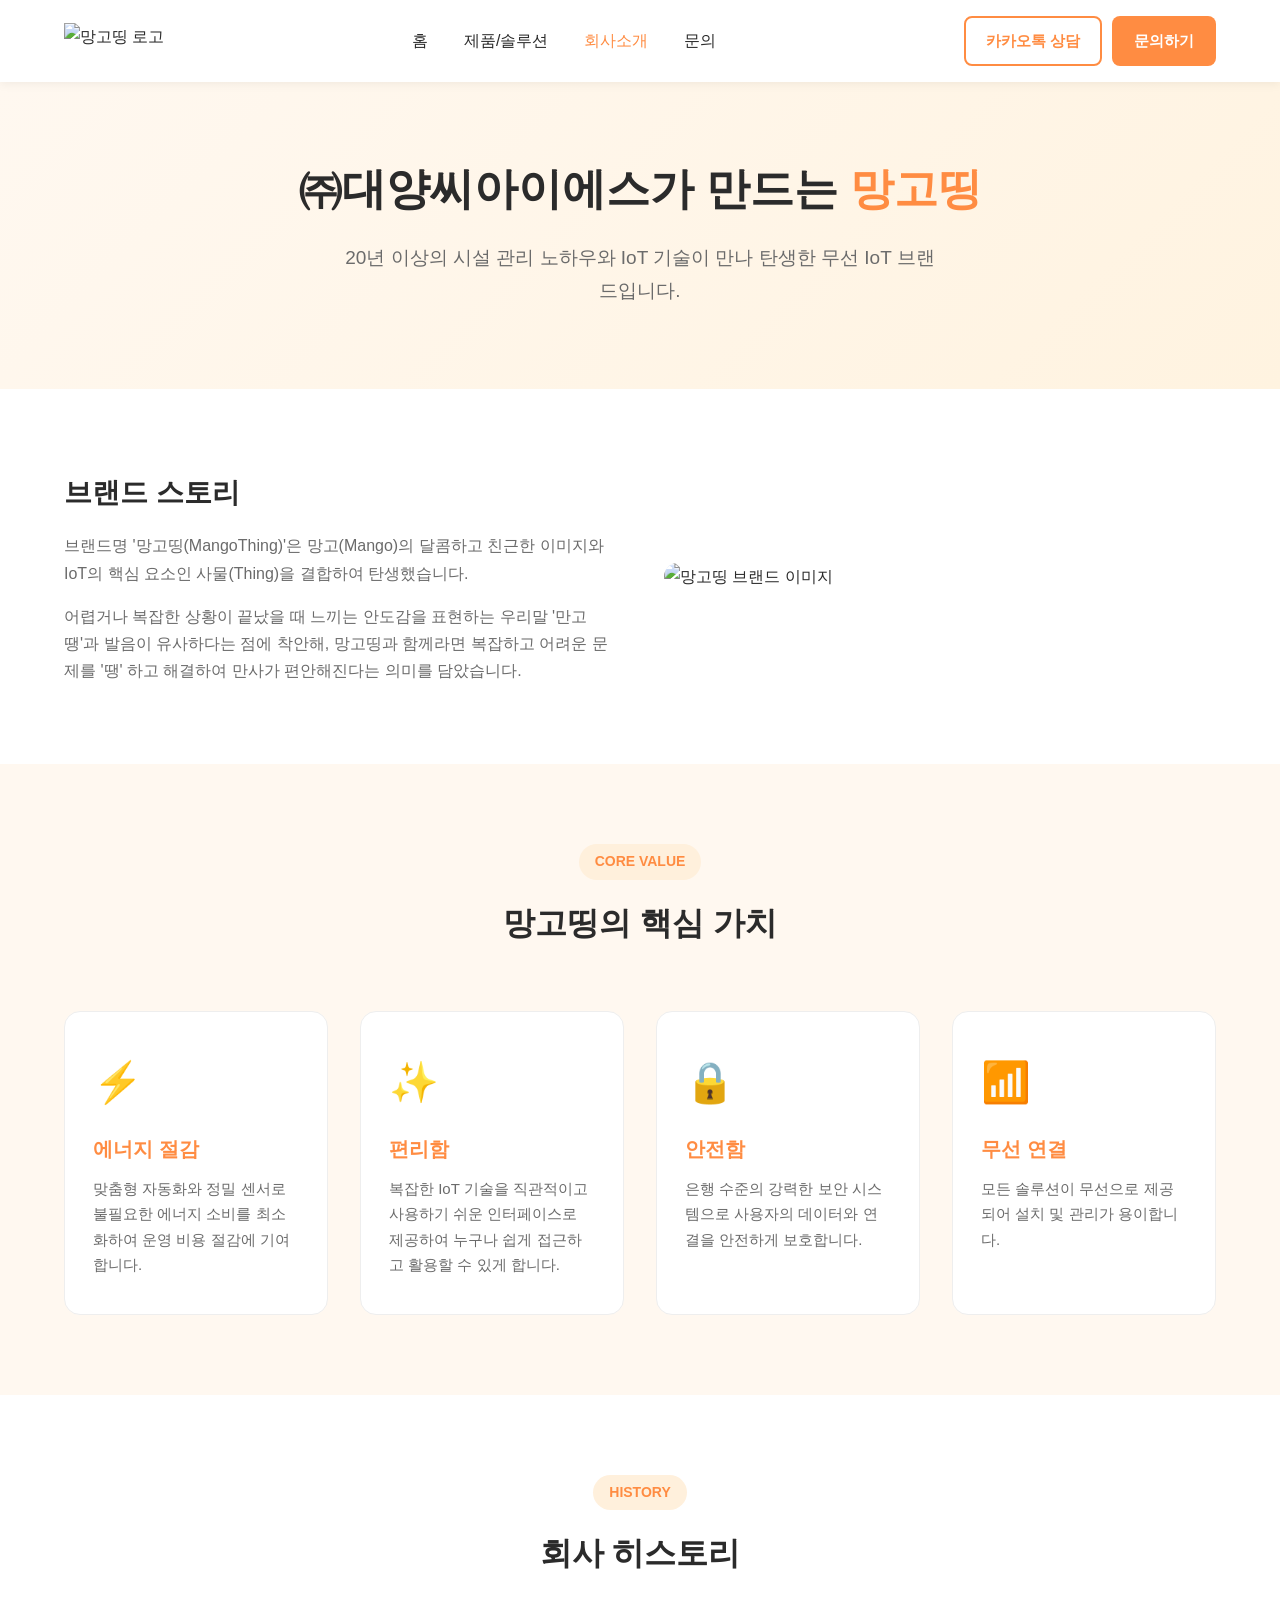
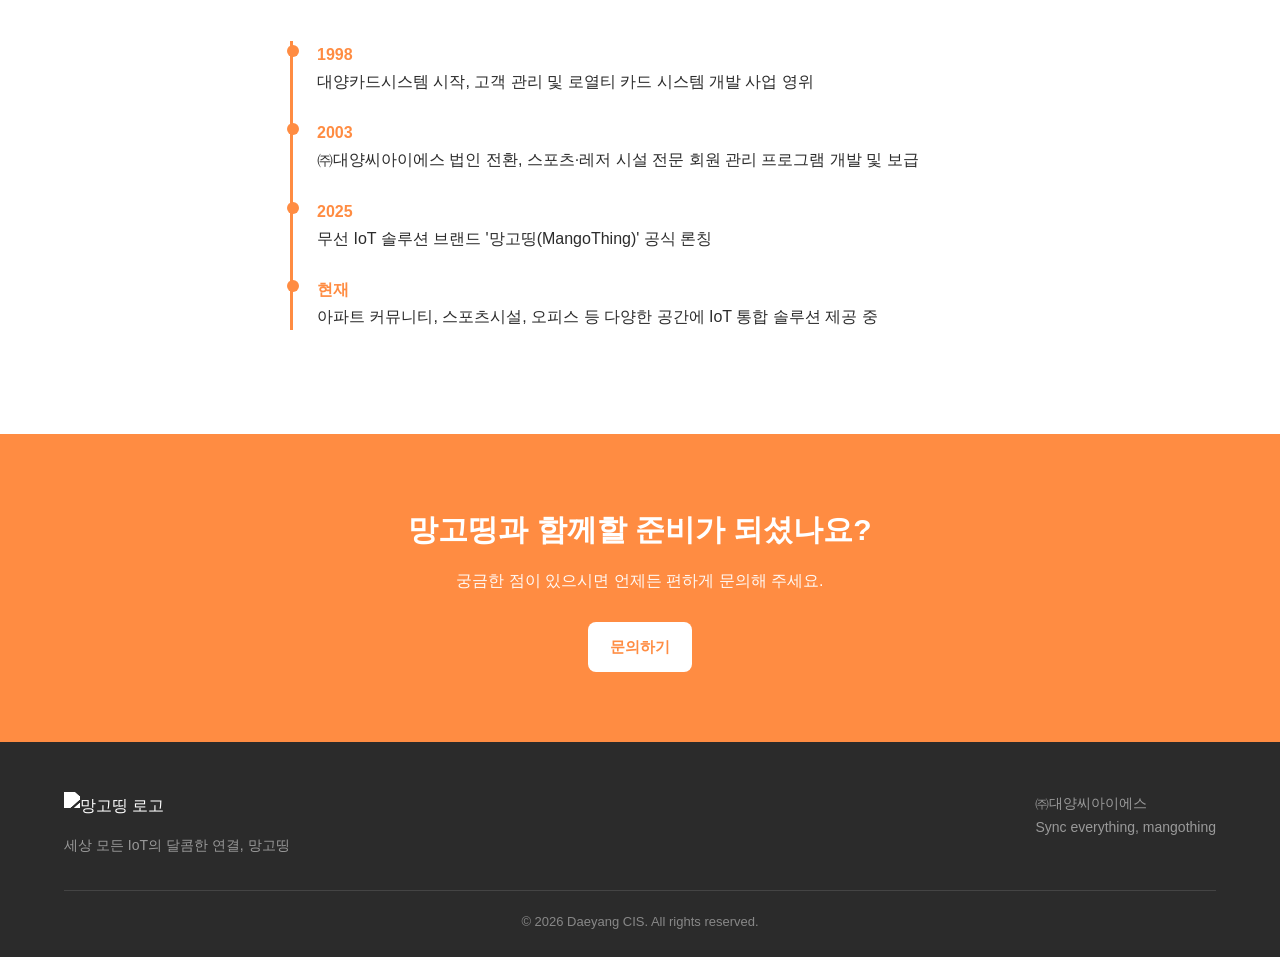
==== about.html @ 251fe938 "Create about.html" ====
<!DOCTYPE html>
<html lang="ko">
<head>
  <meta charset="UTF-8">
  <meta name="viewport" content="width=device-width, initial-scale=1.0">
  <title>회사소개 | 망고띵</title>
  <link rel="icon" href="images/logo.png">
  <link rel="stylesheet" href="css/style.css">
</head>
<body>

  <header class="header">
    <nav class="nav">
      <a href="index.html" class="nav-logo"><img src="images/logo.png" alt="망고띵 로고"></a>
      <ul class="nav-menu">
        <li><a href="index.html">홈</a></li>
        <li><a href="solutions.html">제품/솔루션</a></li>
        <li><a href="about.html">회사소개</a></li>
        <li><a href="contact.html">문의</a></li>
      </ul>
      <div class="nav-cta">
        <a href="https://pf.kakao.com/#KAKAO_LINK" target="_blank" class="btn btn-outline">카카오톡 상담</a>
        <a href="contact.html" class="btn btn-primary">문의하기</a>
      </div>
      <button class="nav-toggle" aria-label="메뉴 열기">
        <span></span><span></span><span></span>
      </button>
    </nav>
  </header>

  <section class="hero" style="padding:70px 0 50px;">
    <div class="container">
      <h1>㈜대양씨아이에스가 만드는 <span>망고띵</span></h1>
      <p>20년 이상의 시설 관리 노하우와 IoT 기술이 만나 탄생한 무선 IoT 브랜드입니다.</p>
    </div>
  </section>

  <section class="section">
    <div class="container">
      <div class="about-block">
        <div>
          <h2 style="font-size:28px;margin-bottom:16px;">브랜드 스토리</h2>
          <p style="color:var(--mango-gray);margin-bottom:16px;">
            브랜드명 '망고띵(MangoThing)'은 망고(Mango)의 달콤하고 친근한 이미지와 IoT의 핵심 요소인 사물(Thing)을 결합하여 탄생했습니다.
          </p>
          <p style="color:var(--mango-gray);">
            어렵거나 복잡한 상황이 끝났을 때 느끼는 안도감을 표현하는 우리말 '만고땡'과 발음이 유사하다는 점에 착안해, 망고띵과 함께라면 복잡하고 어려운 문제를 '땡' 하고 해결하여 만사가 편안해진다는 의미를 담았습니다.
          </p>
        </div>
        <div>
          <img src="images/about-story.jpg" alt="망고띵 브랜드 이미지" style="border-radius:16px;">
        </div>
      </div>
    </div>
  </section>

  <section class="section section-alt">
    <div class="container">
      <div class="section-title">
        <span class="tag">CORE VALUE</span>
        <h2>망고띵의 핵심 가치</h2>
      </div>
      <div class="feature-grid">
        <div class="feature-card">
          <div class="icon">⚡</div>
          <h3>에너지 절감</h3>
          <p>맞춤형 자동화와 정밀 센서로 불필요한 에너지 소비를 최소화하여 운영 비용 절감에 기여합니다.</p>
        </div>
        <div class="feature-card">
          <div class="icon">✨</div>
          <h3>편리함</h3>
          <p>복잡한 IoT 기술을 직관적이고 사용하기 쉬운 인터페이스로 제공하여 누구나 쉽게 접근하고 활용할 수 있게 합니다.</p>
        </div>
        <div class="feature-card">
          <div class="icon">🔒</div>
          <h3>안전함</h3>
          <p>은행 수준의 강력한 보안 시스템으로 사용자의 데이터와 연결을 안전하게 보호합니다.</p>
        </div>
        <div class="feature-card">
          <div class="icon">📶</div>
          <h3>무선 연결</h3>
          <p>모든 솔루션이 무선으로 제공되어 설치 및 관리가 용이합니다.</p>
        </div>
      </div>
    </div>
  </section>

  <section class="section">
    <div class="container">
      <div class="section-title">
        <span class="tag">HISTORY</span>
        <h2>회사 히스토리</h2>
      </div>
      <div class="timeline" style="max-width:700px;margin:0 auto;">
        <div class="timeline-item">
          <div class="year">1998</div>
          <p>대양카드시스템 시작, 고객 관리 및 로열티 카드 시스템 개발 사업 영위</p>
        </div>
        <div class="timeline-item">
          <div class="year">2003</div>
          <p>㈜대양씨아이에스 법인 전환, 스포츠·레저 시설 전문 회원 관리 프로그램 개발 및 보급</p>
        </div>
        <div class="timeline-item">
          <div class="year">2025</div>
          <p>무선 IoT 솔루션 브랜드 '망고띵(MangoThing)' 공식 론칭</p>
        </div>
        <div class="timeline-item">
          <div class="year">현재</div>
          <p>아파트 커뮤니티, 스포츠시설, 오피스 등 다양한 공간에 IoT 통합 솔루션 제공 중</p>
        </div>
      </div>
    </div>
  </section>

  <section class="cta-section">
    <div class="container">
      <h2>망고띵과 함께할 준비가 되셨나요?</h2>
      <p>궁금한 점이 있으시면 언제든 편하게 문의해 주세요.</p>
      <a href="contact.html" class="btn btn-primary">문의하기</a>
    </div>
  </section>

  <footer class="footer">
    <div class="container">
      <div class="footer-top">
        <div class="footer-logo">
          <img src="images/logo.png" alt="망고띵 로고" style="filter:brightness(0) invert(1);">
          <p>세상 모든 IoT의 달콤한 연결, 망고띵</p>
        </div>
        <div>
          <p>㈜대양씨아이에스</p>
          <p>Sync everything, mangothing</p>
        </div>
      </div>
      <div class="footer-bottom">
        &copy; 2026 Daeyang CIS. All rights reserved.
      </div>
    </div>
  </footer>

  <script src="js/script.js"></script>
</body>
</html>
---- css/style.css ----
/* ===== 기본 설정 ===== */
:root {
  --mango-orange: #FF8C42;
  --mango-yellow: #FFC15E;
  --mango-dark: #2B2B2B;
  --mango-gray: #6B6B6B;
  --mango-light-bg: #FFF8F0;
  --white: #FFFFFF;
  --max-width: 1200px;
}

* {
  margin: 0;
  padding: 0;
  box-sizing: border-box;
}

body {
  font-family: 'Noto Sans KR', -apple-system, BlinkMacSystemFont, 'Segoe UI', sans-serif;
  color: var(--mango-dark);
  line-height: 1.7;
  background: var(--white);
}

a {
  text-decoration: none;
  color: inherit;
}

img {
  max-width: 100%;
  display: block;
}

.container {
  max-width: var(--max-width);
  margin: 0 auto;
  padding: 0 24px;
}

/* ===== 헤더 / 네비게이션 ===== */
.header {
  position: sticky;
  top: 0;
  z-index: 1000;
  background: var(--white);
  box-shadow: 0 2px 10px rgba(0,0,0,0.06);
}

.nav {
  display: flex;
  align-items: center;
  justify-content: space-between;
  padding: 16px 24px;
  max-width: var(--max-width);
  margin: 0 auto;
}

.nav-logo img {
  height: 36px;
}

.nav-menu {
  display: flex;
  gap: 36px;
  list-style: none;
}

.nav-menu a {
  font-weight: 500;
  font-size: 16px;
  color: var(--mango-dark);
  transition: color 0.2s;
}

.nav-menu a:hover,
.nav-menu a.active {
  color: var(--mango-orange);
}

.nav-cta {
  display: flex;
  gap: 10px;
}

.btn {
  display: inline-block;
  padding: 10px 20px;
  border-radius: 8px;
  font-weight: 600;
  font-size: 15px;
  transition: all 0.2s;
  cursor: pointer;
  border: 2px solid transparent;
}

.btn-primary {
  background: var(--mango-orange);
  color: var(--white);
}

.btn-primary:hover {
  background: #e67a2e;
}

.btn-outline {
  background: transparent;
  border-color: var(--mango-orange);
  color: var(--mango-orange);
}

.btn-outline:hover {
  background: var(--mango-orange);
  color: var(--white);
}

.nav-toggle {
  display: none;
  flex-direction: column;
  gap: 5px;
  cursor: pointer;
  background: none;
  border: none;
}

.nav-toggle span {
  width: 26px;
  height: 3px;
  background: var(--mango-dark);
  border-radius: 2px;
}

/* ===== 히어로 섹션 ===== */
.hero {
  background: linear-gradient(135deg, var(--mango-light-bg) 0%, #FFF3E0 100%);
  padding: 100px 0 80px;
  text-align: center;
}

.hero h1 {
  font-size: 44px;
  font-weight: 800;
  margin-bottom: 16px;
  color: var(--mango-dark);
}

.hero h1 span {
  color: var(--mango-orange);
}

.hero p {
  font-size: 19px;
  color: var(--mango-gray);
  max-width: 600px;
  margin: 0 auto 32px;
}

.hero-buttons {
  display: flex;
  gap: 16px;
  justify-content: center;
}

.hero-image {
  margin-top: 50px;
  max-width: 800px;
  margin-left: auto;
  margin-right: auto;
  border-radius: 16px;
  overflow: hidden;
}

/* ===== 섹션 공통 ===== */
.section {
  padding: 80px 0;
}

.section-alt {
  background: var(--mango-light-bg);
}

.section-title {
  text-align: center;
  margin-bottom: 60px;
}

.section-title .tag {
  display: inline-block;
  background: #FFF0DC;
  color: var(--mango-orange);
  font-weight: 700;
  font-size: 14px;
  padding: 6px 16px;
  border-radius: 20px;
  margin-bottom: 16px;
}

.section-title h2 {
  font-size: 32px;
  font-weight: 800;
}

.section-title p {
  color: var(--mango-gray);
  font-size: 17px;
  margin-top: 12px;
}

/* ===== 특징 카드 그리드 ===== */
.feature-grid {
  display: grid;
  grid-template-columns: repeat(auto-fit, minmax(260px, 1fr));
  gap: 32px;
}

.feature-card {
  background: var(--white);
  border: 1px solid #EEE;
  border-radius: 16px;
  padding: 36px 28px;
  transition: transform 0.25s, box-shadow 0.25s;
}

.feature-card:hover {
  transform: translateY(-6px);
  box-shadow: 0 12px 30px rgba(255,140,66,0.15);
}

.feature-card .icon {
  font-size: 40px;
  margin-bottom: 16px;
}

.feature-card h3 {
  font-size: 20px;
  font-weight: 700;
  margin-bottom: 10px;
  color: var(--mango-orange);
}

.feature-card p {
  color: var(--mango-gray);
  font-size: 15px;
}

/* ===== 통계 섹션 ===== */
.stat-box {
  text-align: center;
}

.stat-box .number {
  font-size: 56px;
  font-weight: 800;
  color: var(--mango-orange);
}

.stat-box .label {
  font-size: 18px;
  color: var(--mango-gray);
  margin-top: 8px;
}

/* ===== 솔루션 카드 (제품 페이지) ===== */
.solution-grid {
  display: grid;
  grid-template-columns: repeat(auto-fit, minmax(280px, 1fr));
  gap: 28px;
}

.solution-card {
  border-radius: 16px;
  overflow: hidden;
  border: 1px solid #EEE;
  transition: transform 0.25s;
}

.solution-card:hover {
  transform: translateY(-4px);
}

.solution-card .thumb {
  height: 180px;
  background: var(--mango-light-bg);
  display: flex;
  align-items: center;
  justify-content: center;
  font-size: 48px;
}

.solution-card .content {
  padding: 24px;
}

.solution-card h3 {
  font-size: 19px;
  font-weight: 700;
  margin-bottom: 8px;
}

.solution-card p {
  font-size: 14px;
  color: var(--mango-gray);
}

/* ===== 파트너 로고 ===== */
.partner-logos {
  display: flex;
  flex-wrap: wrap;
  justify-content: center;
  align-items: center;
  gap: 48px;
}

.partner-logos img {
  height: 40px;
  filter: grayscale(100%);
  opacity: 0.6;
  transition: opacity 0.2s, filter 0.2s;
}

.partner-logos img:hover {
  filter: none;
  opacity: 1;
}

/* ===== CTA 섹션 ===== */
.cta-section {
  background: var(--mango-orange);
  color: var(--white);
  text-align: center;
  padding: 70px 0;
}

.cta-section h2 {
  font-size: 30px;
  margin-bottom: 12px;
}

.cta-section p {
  margin-bottom: 28px;
  font-size: 16px;
  opacity: 0.95;
}

.cta-section .btn-primary {
  background: var(--white);
  color: var(--mango-orange);
}

.cta-section .btn-primary:hover {
  background: #f2f2f2;
}

/* ===== 회사소개 페이지 ===== */
.about-block {
  display: grid;
  grid-template-columns: 1fr 1fr;
  gap: 48px;
  align-items: center;
}

.timeline {
  border-left: 3px solid var(--mango-orange);
  padding-left: 24px;
  margin-top: 16px;
}

.timeline-item {
  margin-bottom: 24px;
  position: relative;
}

.timeline-item::before {
  content: '';
  position: absolute;
  left: -30px;
  top: 4px;
  width: 12px;
  height: 12px;
  background: var(--mango-orange);
  border-radius: 50%;
}

.timeline-item .year {
  font-weight: 800;
  color: var(--mango-orange);
}

/* ===== 문의 페이지 ===== */
.contact-grid {
  display: grid;
  grid-template-columns: 1fr 1fr;
  gap: 48px;
}

.contact-info-card {
  background: var(--mango-light-bg);
  border-radius: 16px;
  padding: 32px;
}

.contact-info-card h3 {
  font-size: 20px;
  margin-bottom: 20px;
}

.contact-info-item {
  display: flex;
  align-items: center;
  gap: 12px;
  margin-bottom: 18px;
  font-size: 15px;
}

.contact-info-item .icon {
  font-size: 22px;
}

.kakao-btn {
  display: inline-flex;
  align-items: center;
  gap: 8px;
  background: #FEE500;
  color: #3C1E1E;
  font-weight: 700;
  padding: 12px 22px;
  border-radius: 8px;
  margin-top: 8px;
}

.form-embed {
  width: 100%;
  min-height: 900px;
  border: none;
  border-radius: 12px;
}

/* ===== 푸터 ===== */
.footer {
  background: var(--mango-dark);
  color: #ccc;
  padding: 50px 0 24px;
}

.footer-top {
  display: flex;
  justify-content: space-between;
  flex-wrap: wrap;
  gap: 32px;
  margin-bottom: 32px;
}

.footer-logo img {
  height: 30px;
  margin-bottom: 12px;
}

.footer p {
  font-size: 14px;
  color: #999;
}

.footer-bottom {
  border-top: 1px solid #444;
  padding-top: 20px;
  text-align: center;
  font-size: 13px;
  color: #888;
}

/* ===== 반응형 (모바일) ===== */
@media (max-width: 768px) {
  .nav-menu, .nav-cta { display: none; }
  .nav-toggle { display: flex; }

  .nav-menu.open {
    display: flex;
    flex-direction: column;
    position: absolute;
    top: 68px;
    left: 0;
    right: 0;
    background: var(--white);
    padding: 20px 24px;
    gap: 20px;
    box-shadow: 0 8px 20px rgba(0,0,0,0.08);
  }

  .nav-cta.open {
    display: flex;
    flex-direction: column;
    position: absolute;
    top: 220px;
    left: 24px;
    right: 24px;
    z-index: 999;
  }

  .hero h1 { font-size: 30px; }
  .hero p { font-size: 16px; }
  .hero-buttons { flex-direction: column; align-items: center; }

  .about-block, .contact-grid {
    grid-template-columns: 1fr;
  }
}
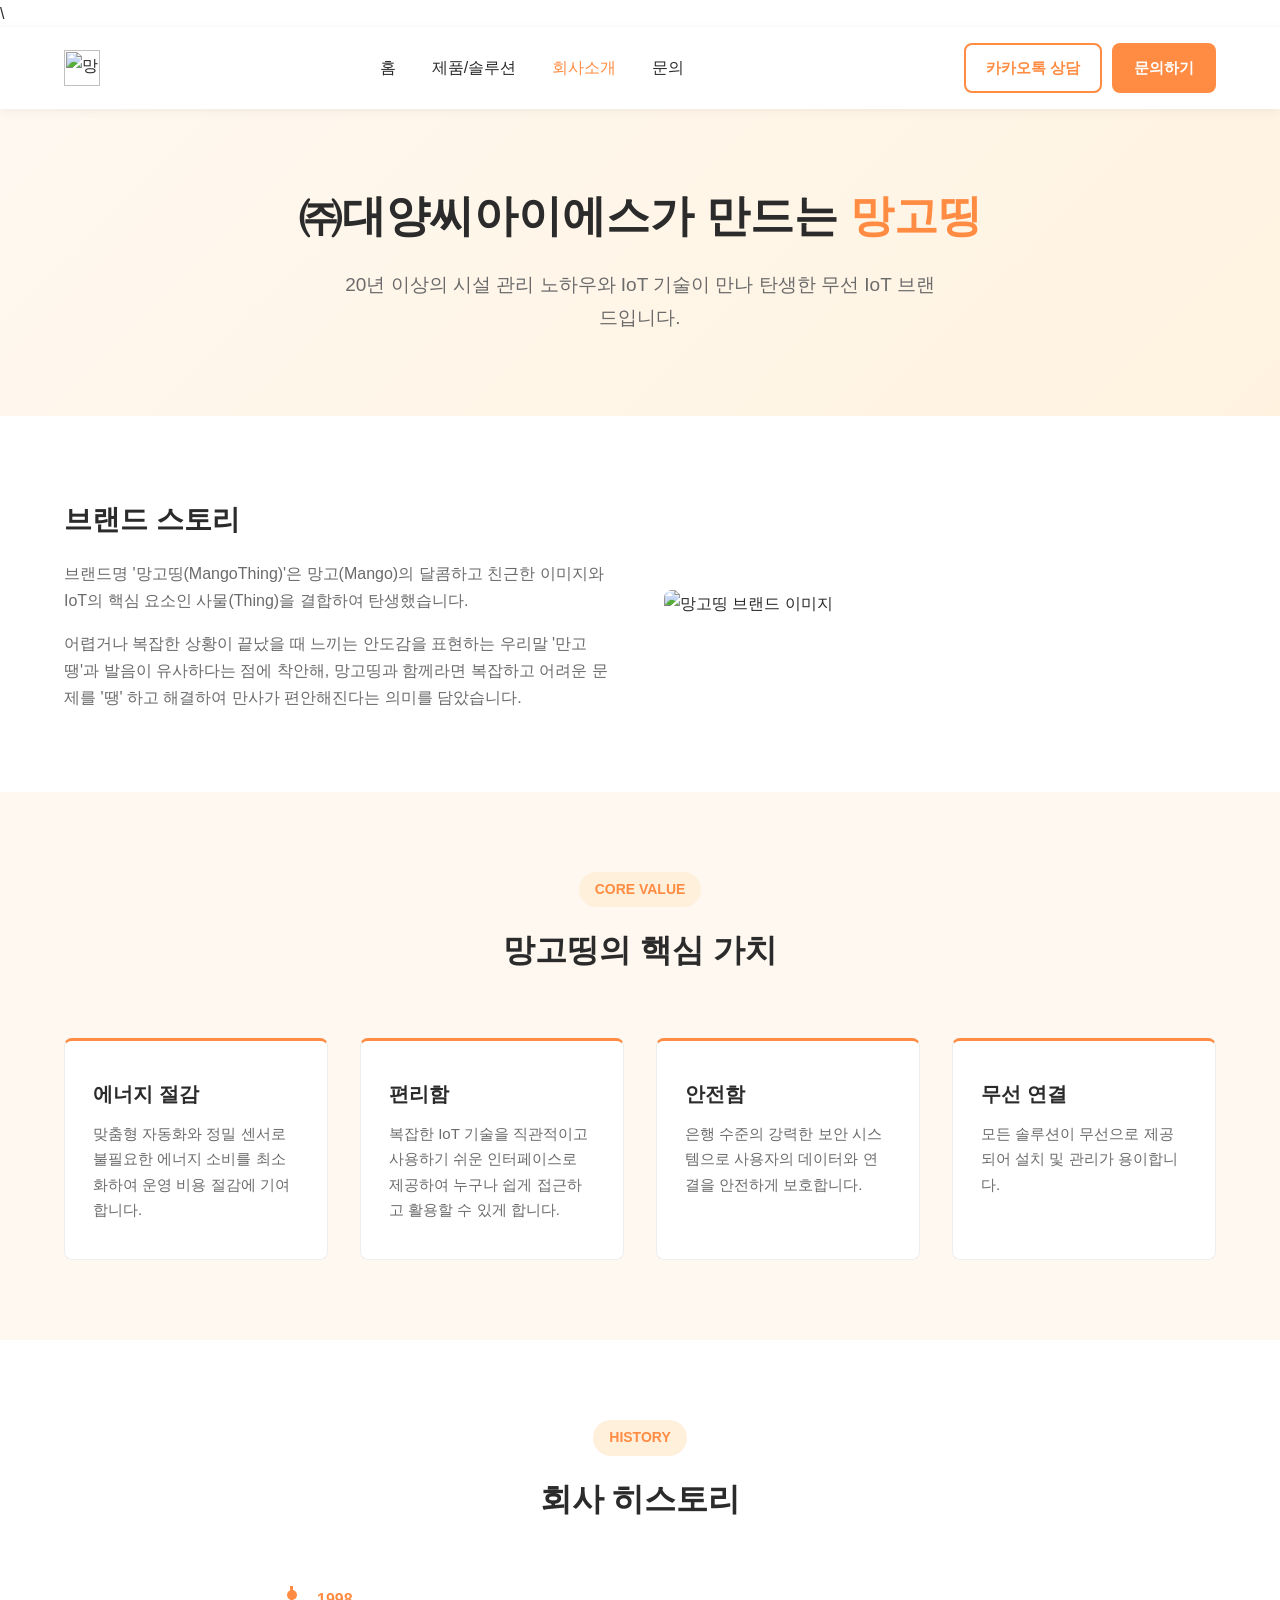
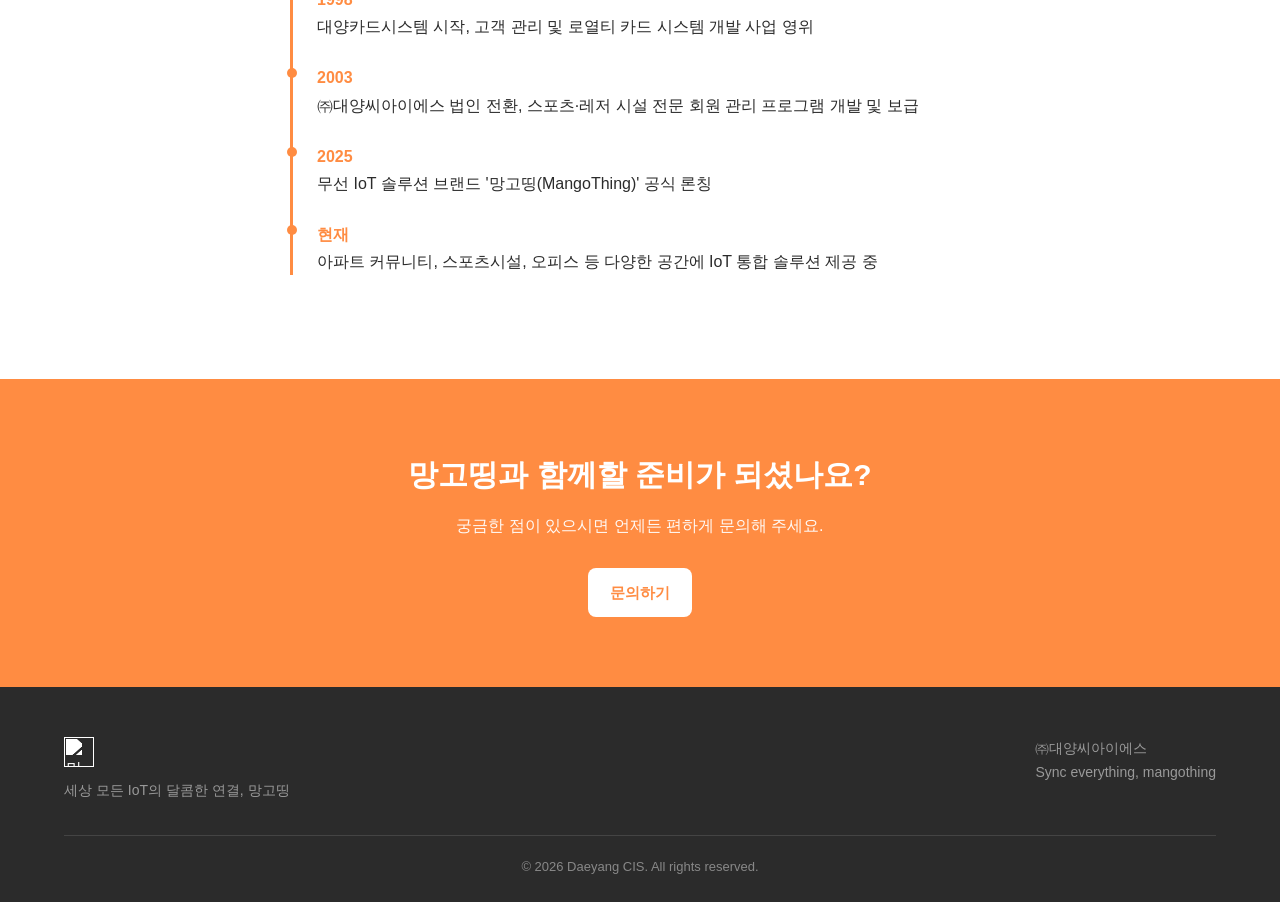
==== commit 77820a8f: "Update about.html" ====
--- a/about.html
+++ b/about.html
@@ -1,4 +1,4 @@
-<!DOCTYPE html>
+\<!DOCTYPE html>
 <html lang="ko">
 <head>
   <meta charset="UTF-8">
@@ -48,7 +48,7 @@
           </p>
         </div>
         <div>
-          <img src="images/about-story.jpg" alt="망고띵 브랜드 이미지" style="border-radius:16px;">
+          <img src="images/about-story.jpg" alt="망고띵 브랜드 이미지" style="border-radius:8px;">
         </div>
       </div>
     </div>
@@ -62,22 +62,18 @@
       </div>
       <div class="feature-grid">
         <div class="feature-card">
-          <div class="icon">⚡</div>
           <h3>에너지 절감</h3>
           <p>맞춤형 자동화와 정밀 센서로 불필요한 에너지 소비를 최소화하여 운영 비용 절감에 기여합니다.</p>
         </div>
         <div class="feature-card">
-          <div class="icon">✨</div>
           <h3>편리함</h3>
           <p>복잡한 IoT 기술을 직관적이고 사용하기 쉬운 인터페이스로 제공하여 누구나 쉽게 접근하고 활용할 수 있게 합니다.</p>
         </div>
         <div class="feature-card">
-          <div class="icon">🔒</div>
           <h3>안전함</h3>
           <p>은행 수준의 강력한 보안 시스템으로 사용자의 데이터와 연결을 안전하게 보호합니다.</p>
         </div>
         <div class="feature-card">
-          <div class="icon">📶</div>
           <h3>무선 연결</h3>
           <p>모든 솔루션이 무선으로 제공되어 설치 및 관리가 용이합니다.</p>
         </div>
--- a/css/style.css
+++ b/css/style.css
@@ -161,15 +161,6 @@
   justify-content: center;
 }
 
-.hero-image {
-  margin-top: 50px;
-  max-width: 800px;
-  margin-left: auto;
-  margin-right: auto;
-  border-radius: 16px;
-  overflow: hidden;
-}
-
 /* ===== 섹션 공통 ===== */
 .section {
   padding: 80px 0;
@@ -206,7 +197,7 @@
   margin-top: 12px;
 }
 
-/* ===== 특징 카드 그리드 ===== */
+/* ===== 특징 카드 그리드 (아이콘 없는 미니멀 버전) ===== */
 .feature-grid {
   display: grid;
   grid-template-columns: repeat(auto-fit, minmax(260px, 1fr));
@@ -216,26 +207,22 @@
 .feature-card {
   background: var(--white);
   border: 1px solid #EEE;
-  border-radius: 16px;
+  border-top: 3px solid var(--mango-orange);
+  border-radius: 8px;
   padding: 36px 28px;
   transition: transform 0.25s, box-shadow 0.25s;
 }
 
 .feature-card:hover {
-  transform: translateY(-6px);
-  box-shadow: 0 12px 30px rgba(255,140,66,0.15);
-}
-
-.feature-card .icon {
-  font-size: 40px;
-  margin-bottom: 16px;
+  transform: translateY(-4px);
+  box-shadow: 0 10px 24px rgba(255,140,66,0.12);
 }
 
 .feature-card h3 {
   font-size: 20px;
   font-weight: 700;
   margin-bottom: 10px;
-  color: var(--mango-orange);
+  color: var(--mango-dark);
 }
 
 .feature-card p {
@@ -260,7 +247,7 @@
   margin-top: 8px;
 }
 
-/* ===== 솔루션 카드 (제품 페이지) ===== */
+/* ===== 솔루션 카드 (제품 페이지, 미니멀 버전) ===== */
 .solution-grid {
   display: grid;
   grid-template-columns: repeat(auto-fit, minmax(280px, 1fr));
@@ -268,33 +255,26 @@
 }
 
 .solution-card {
-  border-radius: 16px;
+  border-radius: 8px;
   overflow: hidden;
   border: 1px solid #EEE;
-  transition: transform 0.25s;
+  border-left: 4px solid var(--mango-orange);
+  transition: box-shadow 0.25s;
 }
 
 .solution-card:hover {
-  transform: translateY(-4px);
-}
-
-.solution-card .thumb {
-  height: 180px;
-  background: var(--mango-light-bg);
-  display: flex;
-  align-items: center;
-  justify-content: center;
-  font-size: 48px;
+  box-shadow: 0 8px 20px rgba(0,0,0,0.06);
 }
 
 .solution-card .content {
-  padding: 24px;
+  padding: 28px 32px;
 }
 
 .solution-card h3 {
   font-size: 19px;
   font-weight: 700;
   margin-bottom: 8px;
+  color: var(--mango-dark);
 }
 
 .solution-card p {
@@ -375,8 +355,8 @@
   position: absolute;
   left: -30px;
   top: 4px;
-  width: 12px;
-  height: 12px;
+  width: 10px;
+  height: 10px;
   background: var(--mango-orange);
   border-radius: 50%;
 }
@@ -386,7 +366,7 @@
   color: var(--mango-orange);
 }
 
-/* ===== 문의 페이지 ===== */
+/* ===== 문의 페이지 (미니멀 버전) ===== */
 .contact-grid {
   display: grid;
   grid-template-columns: 1fr 1fr;
@@ -395,44 +375,43 @@
 
 .contact-info-card {
   background: var(--mango-light-bg);
-  border-radius: 16px;
+  border-radius: 8px;
   padding: 32px;
 }
 
 .contact-info-card h3 {
   font-size: 20px;
-  margin-bottom: 20px;
+  margin-bottom: 24px;
 }
 
 .contact-info-item {
-  display: flex;
-  align-items: center;
-  gap: 12px;
-  margin-bottom: 18px;
+  margin-bottom: 22px;
   font-size: 15px;
 }
 
-.contact-info-item .icon {
-  font-size: 22px;
+.contact-info-item strong {
+  display: block;
+  margin-bottom: 4px;
+  font-size: 15px;
+  color: var(--mango-dark);
 }
 
 .kakao-btn {
-  display: inline-flex;
-  align-items: center;
-  gap: 8px;
+  display: inline-block;
   background: #FEE500;
   color: #3C1E1E;
   font-weight: 700;
-  padding: 12px 22px;
-  border-radius: 8px;
-  margin-top: 8px;
+  padding: 10px 20px;
+  border-radius: 6px;
+  margin-top: 10px;
+  font-size: 14px;
 }
 
 .form-embed {
   width: 100%;
   min-height: 900px;
   border: none;
-  border-radius: 12px;
+  border-radius: 8px;
 }
 
 /* ===== 푸터 ===== */
